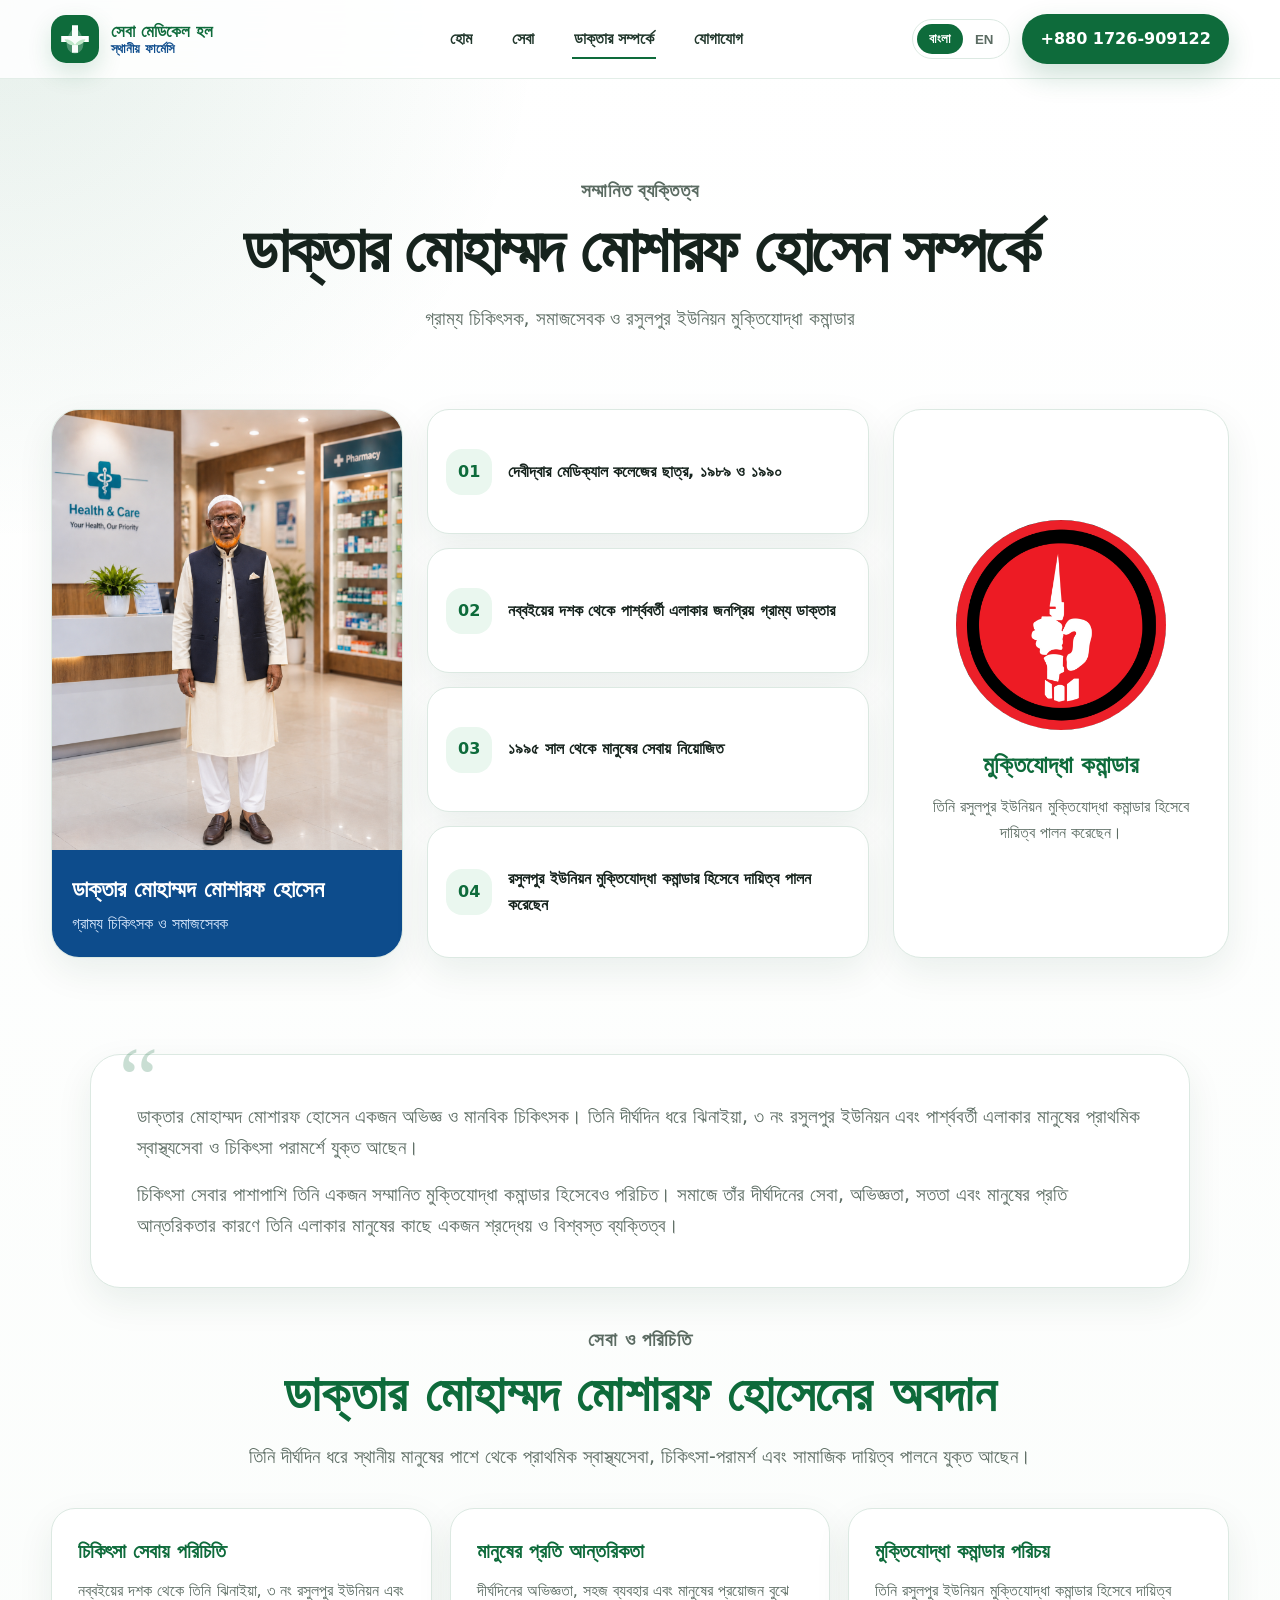
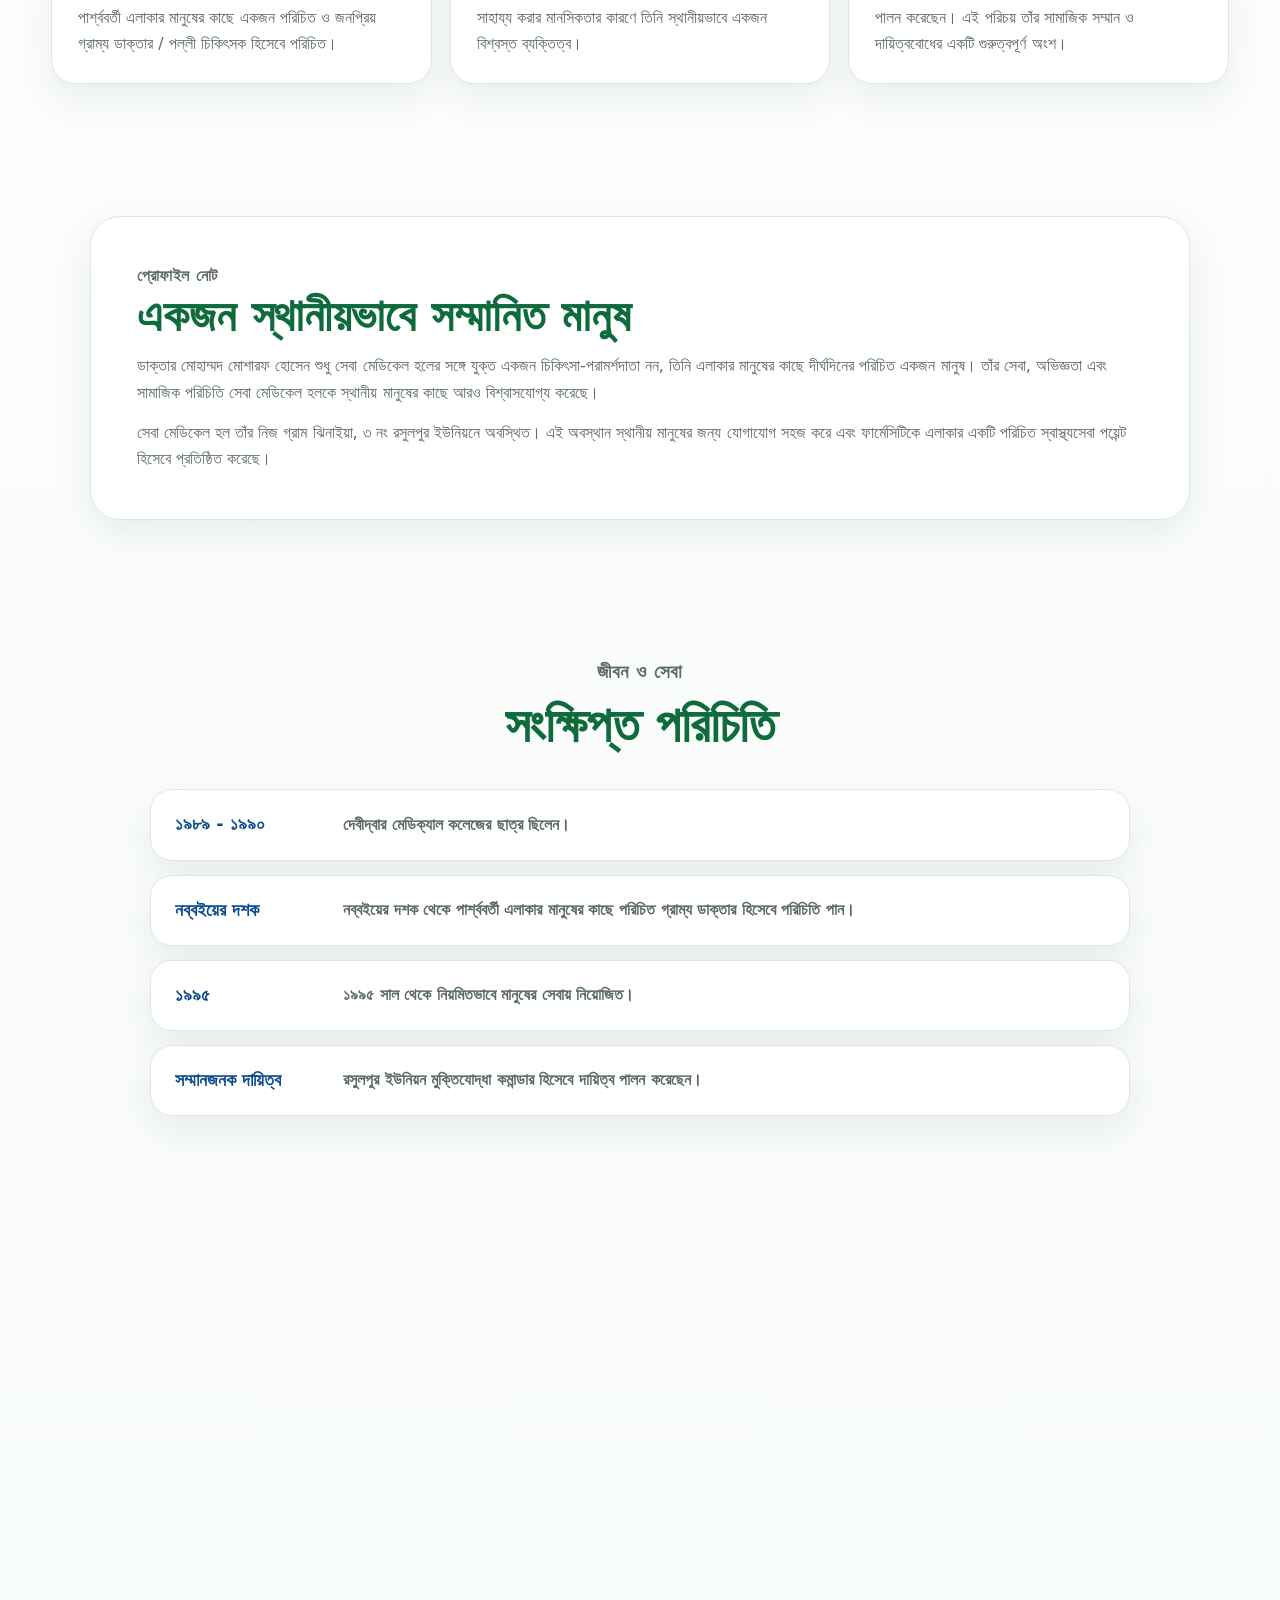
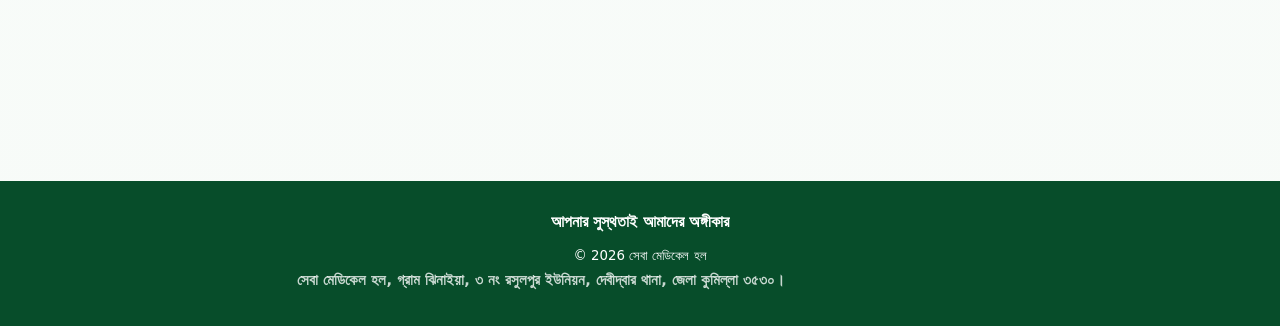
==== about.html @ 425d89cb "Add files via upload" ====
<!DOCTYPE html>
<html lang="bn" data-page="about">
<head>
  <meta charset="UTF-8" />
  <meta name="viewport" content="width=device-width, initial-scale=1.0" />
  <title>ডাক্তার মোহাম্মদ মোশারফ হোসেন সম্পর্কে | সেবা মেডিকেল হল</title>
  <meta name="description" content="ডাক্তার মোহাম্মদ মোশারফ হোসেন নব্বইয়ের দশক থেকে পার্শ্ববর্তী এলাকার জনপ্রিয় গ্রাম্য ডাক্তার এবং রসুলপুর ইউনিয়ন মুক্তিযোদ্ধা কমান্ডার হিসেবে পরিচিত।" />
  <meta name="keywords" content="ডাক্তার মোহাম্মদ মোশারফ হোসেন, গ্রাম্য ডাক্তার, রসুলপুর ইউনিয়ন মুক্তিযোদ্ধা কমান্ডার, দেবীদ্বার মেডিক্যাল কলেজ, সেবা মেডিকেল হল" />
  <meta name="author" content="Seba Medical Hall" />
  <meta name="robots" content="index, follow, max-image-preview:large, max-snippet:-1, max-video-preview:-1" />
  <meta name="theme-color" content="#0e6b3b" />
  <meta name="application-name" content="Seba Medical Hall" />
  <meta name="apple-mobile-web-app-title" content="Seba Medical Hall" />
  <meta name="apple-mobile-web-app-capable" content="yes" />
  <meta name="apple-mobile-web-app-status-bar-style" content="default" />

  <link rel="canonical" href="https://seba-medical-hall.com/about.html" />
  <link rel="alternate" hreflang="bn-BD" href="https://seba-medical-hall.com/about.html" />
  <link rel="alternate" hreflang="en" href="https://seba-medical-hall.com/about.html?lang=en" />
  <link rel="alternate" hreflang="x-default" href="https://seba-medical-hall.com/about.html" />

  <link rel="icon" href="favicon.ico" sizes="any" />
  <link rel="icon" type="image/png" sizes="16x16" href="assets/favicon-16x16.png" />
  <link rel="icon" type="image/png" sizes="32x32" href="assets/favicon-32x32.png" />
  <link rel="icon" type="image/png" sizes="48x48" href="assets/favicon-48x48.png" />
  <link rel="apple-touch-icon" sizes="180x180" href="assets/apple-touch-icon.png" />
  <link rel="manifest" href="site.webmanifest" />
  <link rel="mask-icon" href="assets/safari-pinned-tab.svg" color="#0e6b3b" />

  <meta property="og:type" content="profile" />
  <meta property="og:site_name" content="Seba Medical Hall" />
  <meta property="og:title" content="ডাক্তার মোহাম্মদ মোশারফ হোসেন সম্পর্কে | সেবা মেডিকেল হল" />
  <meta property="og:description" content="ডাক্তার মোহাম্মদ মোশারফ হোসেন নব্বইয়ের দশক থেকে পার্শ্ববর্তী এলাকার জনপ্রিয় গ্রাম্য ডাক্তার এবং রসুলপুর ইউনিয়ন মুক্তিযোদ্ধা কমান্ডার হিসেবে পরিচিত।" />
  <meta property="og:url" content="https://seba-medical-hall.com/about.html" />
  <meta property="og:image" content="https://seba-medical-hall.com/assets/og-image.png" />
  <meta property="og:image:alt" content="Seba Medical Hall pharmacy website preview" />
  <meta property="og:image:width" content="1200" />
  <meta property="og:image:height" content="630" />
  <meta property="og:locale" content="bn_BD" />

  <meta name="twitter:card" content="summary_large_image" />
  <meta name="twitter:title" content="ডাক্তার মোহাম্মদ মোশারফ হোসেন সম্পর্কে | সেবা মেডিকেল হল" />
  <meta name="twitter:description" content="ডাক্তার মোহাম্মদ মোশারফ হোসেন নব্বইয়ের দশক থেকে পার্শ্ববর্তী এলাকার জনপ্রিয় গ্রাম্য ডাক্তার এবং রসুলপুর ইউনিয়ন মুক্তিযোদ্ধা কমান্ডার হিসেবে পরিচিত।" />
  <meta name="twitter:image" content="https://seba-medical-hall.com/assets/og-image.png" />

  <link rel="stylesheet" href="css/styles.css" />
<script type="application/ld+json">
{
  "@context": "https://schema.org",
  "@graph": [
    {
      "@context": "https://schema.org",
      "@type": [
        "Pharmacy",
        "LocalBusiness",
        "MedicalBusiness"
      ],
      "@id": "https://seba-medical-hall.com/#seba-medical-hall",
      "name": "Seba Medical Hall",
      "alternateName": "সেবা মেডিকেল হল",
      "url": "https://seba-medical-hall.com",
      "logo": "https://seba-medical-hall.com/assets/android-chrome-512x512.png",
      "image": "https://seba-medical-hall.com/assets/og-image.png",
      "telephone": "+8801726909122",
      "description": "সেবা মেডিকেল হল গ্রাম ঝিনাইয়া, ৩ নং রসুলপুর ইউনিয়ন, দেবীদ্বার থানা, জেলা কুমিল্লা ৩৫৩০-এ অবস্থিত একটি স্থানীয় ফার্মেসি ও স্বাস্থ্যসেবা কেন্দ্র।",
      "address": {
        "@type": "PostalAddress",
        "streetAddress": "গ্রাম ঝিনাইয়া, ৩ নং রসুলপুর ইউনিয়ন",
        "addressLocality": "দেবীদ্বার",
        "addressRegion": "কুমিল্লা",
        "postalCode": "3530",
        "addressCountry": "BD"
      },
      "hasMap": "https://maps.app.goo.gl/da37eKfEbNyJsp4y8",
      "sameAs": [
        "https://maps.app.goo.gl/da37eKfEbNyJsp4y8"
      ],
      "founder": {
        "@type": "Person",
        "name": "Dr. Mohammad Mosharraf Hossain",
        "alternateName": "ডাক্তার মোহাম্মদ মোশারফ হোসেন"
      }
    },
    {
      "@context": "https://schema.org",
      "@type": "Person",
      "@id": "https://seba-medical-hall.com/about.html#dr-mohammad-mosharraf-hossain",
      "name": "Dr. Mohammad Mosharraf Hossain",
      "alternateName": "ডাক্তার মোহাম্মদ মোশারফ হোসেন",
      "jobTitle": "গ্রাম্য চিকিৎসক ও সমাজসেবক",
      "worksFor": {
        "@id": "https://seba-medical-hall.com/#seba-medical-hall"
      },
      "image": "https://seba-medical-hall.com/assets/doctor-mosharraf-hossain.png",
      "description": "নব্বইয়ের দশক থেকে পার্শ্ববর্তী এলাকার জনপ্রিয় গ্রাম্য ডাক্তার এবং রসুলপুর ইউনিয়ন মুক্তিযোদ্ধা কমান্ডার হিসেবে পরিচিত।"
    }
  ]
}
</script>
</head>
<body class="page-fade">
  <header class="site-header">
    <a class="brand" href="index.html" aria-label="Seba Medical Hall home">
      <img src="assets/seba-logo.svg" alt="Seba Medical Hall logo" />
      <span>
        <strong data-i18n="brand.bn">সেবা মেডিকেল হল</strong>
        <small data-i18n="brand.en">স্থানীয় ফার্মেসি</small>
      </span>
    </a>

    <button class="menu-toggle" aria-label="Open menu" aria-expanded="false"><img src="assets/icons/menu.svg" alt="" aria-hidden="true" /></button>

    <nav class="main-nav" aria-label="Main navigation">
      <a href="index.html" data-i18n="nav.home">হোম</a>
      <a href="index.html#services" data-i18n="nav.services">সেবা</a>
      <a class="active" href="about.html" data-i18n="nav.about">ডাক্তার সম্পর্কে</a>
      <a href="index.html#contact" data-i18n="nav.contact">যোগাযোগ</a>
    </nav>

    <div class="header-actions">
      <div class="language-switch" aria-label="Language switch">
        <button class="lang-btn active" data-lang="bn">বাংলা</button>
        <button class="lang-btn" data-lang="en">EN</button>
      </div>
      <a class="call-btn" href="tel:+8801726909122">+880 1726-909122</a>
    </div>
  </header>

  <main>
    <section class="section page-title reveal">
      <p class="eyebrow" data-i18n="about.eyebrow">সম্মানিত ব্যক্তিত্ব</p>
      <h1 data-i18n="about.title">ডাক্তার মোহাম্মদ মোশারফ হোসেন সম্পর্কে</h1>
      <p data-i18n="about.subtitle">গ্রাম্য চিকিৎসক, সমাজসেবক ও রসুলপুর ইউনিয়ন মুক্তিযোদ্ধা কমান্ডার</p>
    </section>

    <section class="section doctor-profile">
      <div class="doctor-card reveal">
        <img src="assets/doctor-mosharraf-hossain.png" alt="Dr. Mohammad Mosharraf Hossain" />
        <div class="doctor-name">
          <h2 data-i18n="about.name">ডাক্তার মোহাম্মদ মোশারফ হোসেন</h2>
          <p data-i18n="about.role">গ্রাম্য চিকিৎসক ও সমাজসেবক</p>
        </div>
      </div>

      <div class="profile-details reveal">
        <div class="fact-card">
          <span>01</span>
          <p data-i18n="about.fact1">দেবীদ্বার মেডিক্যাল কলেজের ছাত্র, ১৯৮৯ ও ১৯৯০</p>
        </div>
        <div class="fact-card">
          <span>02</span>
          <p data-i18n="about.fact2">নব্বইয়ের দশক থেকে পার্শ্ববর্তী এলাকার জনপ্রিয় গ্রাম্য ডাক্তার</p>
        </div>
        <div class="fact-card">
          <span>03</span>
          <p data-i18n="about.fact3">১৯৯৫ সাল থেকে মানুষের সেবায় নিয়োজিত</p>
        </div>
        <div class="fact-card">
          <span>04</span>
          <p data-i18n="about.fact4">রসুলপুর ইউনিয়ন মুক্তিযোদ্ধা কমান্ডার হিসেবে দায়িত্ব পালন করেছেন</p>
        </div>
      </div>

      <div class="freedom-card reveal">
        <a class="freedom-logo-link" href="https://bn.wikipedia.org/wiki/%E0%A6%AC%E0%A6%BE%E0%A6%82%E0%A6%B2%E0%A6%BE%E0%A6%A6%E0%A7%87%E0%A6%B6%E0%A7%87%E0%A6%B0_%E0%A6%B8%E0%A7%8D%E0%A6%AC%E0%A6%BE%E0%A6%A7%E0%A7%80%E0%A6%A8%E0%A6%A4%E0%A6%BE_%E0%A6%AF%E0%A7%81%E0%A6%A6%E0%A7%8D%E0%A6%A7" target="_blank" rel="noopener noreferrer" aria-label="বাংলাদেশের স্বাধীনতা যুদ্ধ সম্পর্কে Wikipedia পেজ খুলুন">
          <img src="assets/freedom-fighter-logo.png" alt="বাংলাদেশ মুক্তিযুদ্ধ লোগো" />
        </a>
        <h3 data-i18n="about.freedomTitle">মুক্তিযোদ্ধা কমান্ডার</h3>
        <p data-i18n="about.freedomText">তিনি রসুলপুর ইউনিয়ন মুক্তিযোদ্ধা কমান্ডার হিসেবে দায়িত্ব পালন করেছেন।</p>
      </div>
    </section>

    <section class="section story-section reveal">
      <div class="quote-mark">“</div>
      <p data-i18n="about.story1">ডাক্তার মোহাম্মদ মোশারফ হোসেন একজন অভিজ্ঞ ও মানবিক চিকিৎসক। তিনি দীর্ঘদিন ধরে ঝিনাইয়া, ৩ নং রসুলপুর ইউনিয়ন এবং পার্শ্ববর্তী এলাকার মানুষের প্রাথমিক স্বাস্থ্যসেবা ও চিকিৎসা পরামর্শে যুক্ত আছেন।</p>
      <p data-i18n="about.story2">চিকিৎসা সেবার পাশাপাশি তিনি একজন সম্মানিত মুক্তিযোদ্ধা কমান্ডার হিসেবেও পরিচিত। সমাজে তাঁর দীর্ঘদিনের সেবা, অভিজ্ঞতা, সততা এবং মানুষের প্রতি আন্তরিকতার কারণে তিনি এলাকার মানুষের কাছে একজন শ্রদ্ধেয় ও বিশ্বস্ত ব্যক্তিত্ব।</p>
    </section>


    <section class="section contribution-section">
      <div class="section-head reveal">
        <p class="eyebrow" data-i18n="contribution.eyebrow">সেবা ও পরিচিতি</p>
        <h2 data-i18n="contribution.title">ডাক্তার মোহাম্মদ মোশারফ হোসেনের অবদান</h2>
        <p data-i18n="contribution.intro">তিনি দীর্ঘদিন ধরে স্থানীয় মানুষের পাশে থেকে প্রাথমিক স্বাস্থ্যসেবা, চিকিৎসা-পরামর্শ এবং সামাজিক দায়িত্ব পালনে যুক্ত আছেন।</p>
      </div>

      <div class="contribution-grid">
        <article class="contribution-card reveal">
          <h3 data-i18n="contribution.card1.title">চিকিৎসা সেবায় পরিচিতি</h3>
          <p data-i18n="contribution.card1.text">নব্বইয়ের দশক থেকে তিনি ঝিনাইয়া, ৩ নং রসুলপুর ইউনিয়ন এবং পার্শ্ববর্তী এলাকার মানুষের কাছে একজন পরিচিত ও জনপ্রিয় গ্রাম্য ডাক্তার / পল্লী চিকিৎসক হিসেবে পরিচিত।</p>
        </article>

        <article class="contribution-card reveal">
          <h3 data-i18n="contribution.card2.title">মানুষের প্রতি আন্তরিকতা</h3>
          <p data-i18n="contribution.card2.text">দীর্ঘদিনের অভিজ্ঞতা, সহজ ব্যবহার এবং মানুষের প্রয়োজন বুঝে সাহায্য করার মানসিকতার কারণে তিনি স্থানীয়ভাবে একজন বিশ্বস্ত ব্যক্তিত্ব।</p>
        </article>

        <article class="contribution-card reveal">
          <h3 data-i18n="contribution.card3.title">মুক্তিযোদ্ধা কমান্ডার পরিচয়</h3>
          <p data-i18n="contribution.card3.text">তিনি রসুলপুর ইউনিয়ন মুক্তিযোদ্ধা কমান্ডার হিসেবে দায়িত্ব পালন করেছেন। এই পরিচয় তাঁর সামাজিক সম্মান ও দায়িত্ববোধের একটি গুরুত্বপূর্ণ অংশ।</p>
        </article>
      </div>
    </section>

    <section class="section profile-note-section">
      <div class="profile-note reveal">
        <p class="eyebrow" data-i18n="profileNote.eyebrow">প্রোফাইল নোট</p>
        <h2 data-i18n="profileNote.title">একজন স্থানীয়ভাবে সম্মানিত মানুষ</h2>
        <p data-i18n="profileNote.text1">ডাক্তার মোহাম্মদ মোশারফ হোসেন শুধু সেবা মেডিকেল হলের সঙ্গে যুক্ত একজন চিকিৎসা-পরামর্শদাতা নন, তিনি এলাকার মানুষের কাছে দীর্ঘদিনের পরিচিত একজন মানুষ। তাঁর সেবা, অভিজ্ঞতা এবং সামাজিক পরিচিতি সেবা মেডিকেল হলকে স্থানীয় মানুষের কাছে আরও বিশ্বাসযোগ্য করেছে।</p>
        <p data-i18n="profileNote.text2">সেবা মেডিকেল হল তাঁর নিজ গ্রাম ঝিনাইয়া, ৩ নং রসুলপুর ইউনিয়নে অবস্থিত। এই অবস্থান স্থানীয় মানুষের জন্য যোগাযোগ সহজ করে এবং ফার্মেসিটিকে এলাকার একটি পরিচিত স্বাস্থ্যসেবা পয়েন্ট হিসেবে প্রতিষ্ঠিত করেছে।</p>
      </div>
    </section>

    <section class="section timeline-section">
      <div class="section-head reveal">
        <p class="eyebrow" data-i18n="timeline.eyebrow">জীবন ও সেবা</p>
        <h2 data-i18n="timeline.title">সংক্ষিপ্ত পরিচিতি</h2>
      </div>

      <div class="timeline">
        <div class="timeline-item reveal">
          <strong data-i18n="timeline.year1">১৯৮৯ - ১৯৯০</strong>
          <p data-i18n="timeline.item1">দেবীদ্বার মেডিক্যাল কলেজের ছাত্র ছিলেন।</p>
        </div>
        <div class="timeline-item reveal">
          <strong data-i18n="timeline.year2">নব্বইয়ের দশক</strong>
          <p data-i18n="timeline.item2">নব্বইয়ের দশক থেকে পার্শ্ববর্তী এলাকার মানুষের কাছে পরিচিত গ্রাম্য ডাক্তার হিসেবে পরিচিতি পান।</p>
        </div>
        <div class="timeline-item reveal">
          <strong data-i18n="timeline.year3">১৯৯৫</strong>
          <p data-i18n="timeline.item3">১৯৯৫ সাল থেকে নিয়মিতভাবে মানুষের সেবায় নিয়োজিত।</p>
        </div>
        <div class="timeline-item reveal">
          <strong data-i18n="timeline.commanderYear">সম্মানজনক দায়িত্ব</strong>
          <p data-i18n="timeline.item4">রসুলপুর ইউনিয়ন মুক্তিযোদ্ধা কমান্ডার হিসেবে দায়িত্ব পালন করেছেন।</p>
        </div>
      </div>
    </section>

    <section class="section contact-section">
      <div class="contact-card reveal">
        <div>
          <p class="eyebrow" data-i18n="contact.eyebrow">লোকেশন</p>
          <h2 data-i18n="contact.title">ফার্মেসির ঠিকানা</h2>
          <p data-i18n="contact.address">গ্রাম ঝিনাইয়া, ৩ নং রসুলপুর ইউনিয়ন, দেবীদ্বার থানা, জেলা কুমিল্লা ৩৫৩০, বাংলাদেশ।</p>
          <p class="small-note" data-i18n="contact.note">এটি ফার্মেসির স্থায়ী লোকেশন।</p>
        </div>
        <div class="contact-actions">
          <a class="map-btn large" href="https://maps.app.goo.gl/da37eKfEbNyJsp4y8" target="_blank" rel="noopener">
            <img src="assets/map-pin.svg" alt="" />
            <span data-i18n="contact.map">ম্যাপে দেখুন</span>
          </a>
          <a class="call-card" href="tel:+8801726909122">
            <small data-i18n="contact.callLabel">যোগাযোগ</small>
            <strong>+880 1726-909122</strong>
          </a>
        </div>
      </div>
    </section>

    <section class="section disclaimer reveal">
      <p data-i18n="disclaimer.text">জরুরি বা জটিল স্বাস্থ্য সমস্যার ক্ষেত্রে দ্রুত নিকটস্থ হাসপাতাল, নিবন্ধিত চিকিৎসক বা জরুরি স্বাস্থ্যসেবার সহায়তা নিন।</p>
    </section>
  </main>

  <footer class="site-footer">
    <p data-i18n="footer.line">আপনার সুস্থতাই আমাদের অঙ্গীকার</p>
    <small>© <span id="year"></span> <span data-i18n="footer.business">সেবা মেডিকেল হল</span></small>
    <p class="keyword-footer" data-i18n="footer.keywords">সেবা মেডিকেল হল, গ্রাম ঝিনাইয়া, ৩ নং রসুলপুর ইউনিয়ন, দেবীদ্বার থানা, জেলা কুমিল্লা ৩৫৩০।</p>
  </footer>

  <script src="js/seo.js"></script>
  <script src="js/main.js"></script>
</body>
</html>
---- css/styles.css ----
/* Seba Medical Hall Website
   Clean static project: HTML, CSS, JS only.
*/

:root {
  --green: #0e6b3b;
  --green-dark: #074d2a;
  --green-soft: #eaf7ef;
  --blue: #0d4c8c;
  --blue-soft: #e8f1fb;
  --text: #16231d;
  --muted: #5b6b62;
  --line: #dce9e2;
  --card: #ffffff;
  --bg: #f7fbf8;
  --shadow: 0 18px 50px rgba(10, 70, 43, 0.12);
  --radius: 24px;
}

* {
  box-sizing: border-box;
}

html {
  scroll-behavior: smooth;
}

body {
  margin: 0;
  color: var(--text);
  background:
    radial-gradient(circle at top left, rgba(14, 107, 59, .10), transparent 34rem),
    linear-gradient(180deg, #fff 0%, var(--bg) 100%);
  font-family: "Noto Sans Bengali", "Hind Siliguri", "Segoe UI", system-ui, sans-serif;
  line-height: 1.65;
  transition: opacity .35s ease, transform .35s ease;
}

body.page-fade {
  opacity: 1;
  transform: translateY(0);
}

body.is-leaving {
  opacity: 0;
  transform: translateY(8px);
}

a {
  color: inherit;
  text-decoration: none;
}

img {
  max-width: 100%;
  display: block;
}

.site-header {
  position: sticky;
  top: 0;
  z-index: 50;
  display: grid;
  grid-template-columns: auto 1fr auto;
  align-items: center;
  gap: 24px;
  padding: 14px clamp(18px, 4vw, 58px);
  background: rgba(255, 255, 255, .86);
  backdrop-filter: blur(18px);
  border-bottom: 1px solid rgba(220, 233, 226, .78);
}

.brand {
  display: inline-flex;
  align-items: center;
  gap: 12px;
  min-width: 230px;
}

.brand img {
  width: 48px;
  height: 48px;
  border-radius: 15px;
  box-shadow: 0 10px 24px rgba(14, 107, 59, .16);
}

.brand strong {
  display: block;
  color: var(--green);
  line-height: 1.15;
  font-size: 1.05rem;
}

.brand small {
  display: block;
  color: var(--blue);
  font-weight: 700;
  line-height: 1.15;
}

.main-nav {
  display: flex;
  justify-content: center;
  align-items: center;
  gap: clamp(18px, 3vw, 36px);
  font-weight: 700;
}

.main-nav a {
  position: relative;
  color: #21372c;
  padding: 8px 2px;
}

.main-nav a::after {
  content: "";
  position: absolute;
  left: 0;
  right: 0;
  bottom: 1px;
  height: 2px;
  background: var(--green);
  transform: scaleX(0);
  transition: transform .25s ease;
  transform-origin: left;
}

.main-nav a:hover::after,
.main-nav a.active::after {
  transform: scaleX(1);
}

.header-actions {
  display: flex;
  align-items: center;
  gap: 12px;
}

.language-switch {
  display: flex;
  padding: 4px;
  border: 1px solid var(--line);
  border-radius: 999px;
  background: #fff;
}

.lang-btn {
  border: 0;
  background: transparent;
  color: var(--muted);
  font-weight: 800;
  padding: 7px 12px;
  border-radius: 999px;
  cursor: pointer;
}

.lang-btn.active {
  background: var(--green);
  color: #fff;
}

.call-btn,
.primary-btn,
.secondary-btn,
.map-btn {
  display: inline-flex;
  align-items: center;
  justify-content: center;
  gap: 10px;
  border-radius: 999px;
  font-weight: 800;
  border: 0;
  cursor: pointer;
  transition: transform .2s ease, box-shadow .2s ease, background .2s ease;
}

.call-btn,
.primary-btn {
  background: var(--green);
  color: #fff;
  padding: 12px 18px;
  box-shadow: 0 12px 28px rgba(14, 107, 59, .20);
}

.secondary-btn {
  background: var(--blue);
  color: #fff;
  padding: 12px 18px;
}

.map-btn {
  background: #fff;
  color: var(--text);
  border: 1px solid var(--line);
  padding: 10px 16px;
  box-shadow: 0 10px 26px rgba(13, 76, 140, .10);
}

.map-btn img {
  width: 28px;
  height: 28px;
}

.map-btn.large {
  padding: 14px 18px;
  min-width: 220px;
}

.call-btn:hover,
.primary-btn:hover,
.secondary-btn:hover,
.map-btn:hover {
  transform: translateY(-2px);
  box-shadow: 0 16px 34px rgba(14, 107, 59, .20);
}

.menu-toggle {
  display: none;
  background: #fff;
  border: 1px solid var(--line);
  border-radius: 14px;
  width: 46px;
  height: 42px;
  font-size: 1.4rem;
}

.section {
  padding: clamp(58px, 8vw, 96px) clamp(18px, 4vw, 58px);
}

.hero {
  min-height: calc(100vh - 82px);
  display: grid;
  grid-template-columns: minmax(0, 1.02fr) minmax(320px, .98fr);
  gap: clamp(30px, 5vw, 72px);
  align-items: center;
}

.eyebrow {
  color: var(--green);
  font-weight: 900;
  letter-spacing: .03em;
  margin: 0 0 10px;
}

.hero h1,
.page-title h1 {
  margin: 0;
  font-size: clamp(2.4rem, 6vw, 5.4rem);
  line-height: 1.06;
  color: var(--green);
  letter-spacing: -0.05em;
}

.hero h2 {
  margin: 4px 0 20px;
  color: var(--blue);
  font-size: clamp(1.4rem, 2.8vw, 2.4rem);
  line-height: 1.16;
}

.lead,
.section-head p,
.story-section p,
.about-preview-card p,
.contact-card p,
.page-title p {
  color: var(--muted);
  font-size: clamp(1rem, 1.5vw, 1.18rem);
}

.hero-actions {
  display: flex;
  flex-wrap: wrap;
  gap: 14px;
  margin: 28px 0;
}

.trust-row {
  display: flex;
  flex-wrap: wrap;
  gap: 12px;
}

.trust-row span {
  display: inline-flex;
  align-items: center;
  gap: 6px;
  padding: 8px 12px;
  background: #fff;
  border: 1px solid var(--line);
  border-radius: 999px;
  font-weight: 800;
  color: #244536;
}

.trust-row span::before {
  content: "";
  width: 20px;
  height: 20px;
  display: inline-block;
  flex: 0 0 20px;
  background: url("../assets/icons/check.svg") center / contain no-repeat;
}

.hero-visual {
  position: relative;
  min-height: 420px;
  border-radius: 36px;
  overflow: hidden;
  background: #fff;
  box-shadow: var(--shadow);
  border: 1px solid var(--line);
}

.hero-visual > img {
  width: 100%;
  height: 100%;
  min-height: 420px;
  object-fit: cover;
}

.rx-card {
  position: absolute;
  right: 28px;
  bottom: 28px;
  width: min(250px, calc(100% - 56px));
  padding: 24px;
  border-radius: 24px;
  background: rgba(255,255,255,.92);
  backdrop-filter: blur(12px);
  box-shadow: 0 14px 36px rgba(0,0,0,.10);
}

.rx-card strong {
  font-family: Georgia, serif;
  color: var(--text);
  font-size: 2rem;
}

.rx-card ul {
  list-style: none;
  padding: 0;
  margin: 12px 0 0;
}

.rx-card li {
  padding: 6px 0;
  color: var(--muted);
}

.rx-card li::before {
  content: "";
  width: 18px;
  height: 18px;
  display: inline-block;
  vertical-align: -4px;
  margin-right: 8px;
  background: url("../assets/icons/check.svg") center / contain no-repeat;
}

.section-head {
  max-width: 800px;
  margin: 0 auto 36px;
  text-align: center;
}

.section-head h2,
.contact-card h2,
.about-preview-card h2,
.timeline-section h2 {
  margin: 0 0 14px;
  font-size: clamp(2rem, 4vw, 3.1rem);
  line-height: 1.14;
  color: var(--green);
}

.card-grid {
  display: grid;
  grid-template-columns: repeat(4, minmax(0, 1fr));
  gap: 18px;
}

.service-card,
.fact-card,
.contact-card,
.about-preview-card,
.story-section,
.freedom-card,
.doctor-card,
.timeline-item {
  background: var(--card);
  border: 1px solid var(--line);
  box-shadow: 0 14px 36px rgba(10, 70, 43, .08);
}

.service-card {
  padding: 26px;
  border-radius: var(--radius);
  transition: transform .22s ease, box-shadow .22s ease;
}

.service-card:hover {
  transform: translateY(-5px);
  box-shadow: var(--shadow);
}

.icon-pill {
  width: 72px;
  height: 72px;
  display: grid;
  place-items: center;
  border-radius: 24px;
  background:
    radial-gradient(circle at 24% 18%, rgba(255,255,255,.96), rgba(255,255,255,.45) 35%, transparent 60%),
    linear-gradient(135deg, #EFFAF4 0%, #FFFFFF 54%, #EDF5FE 100%);
  border: 1px solid rgba(14, 107, 59, .16);
  box-shadow:
    inset 0 1px 0 rgba(255,255,255,.95),
    0 12px 28px rgba(14, 107, 59, .10);
  margin-bottom: 16px;
}

.service-card h3 {
  margin: 0 0 8px;
  color: var(--green);
  font-size: 1.4rem;
}

.service-card p {
  margin: 0;
  color: var(--muted);
}

.about-preview {
  padding-top: 24px;
}

.about-preview-card {
  border-radius: 34px;
  padding: clamp(26px, 5vw, 48px);
  display: grid;
  grid-template-columns: 1.1fr .9fr;
  gap: 34px;
  align-items: center;
  background:
    linear-gradient(135deg, #ffffff 0%, #f0f8f4 100%);
}

.about-preview-card img {
  border-radius: 28px;
  height: 430px;
  width: 100%;
  object-fit: cover;
  object-position: top center;
  box-shadow: 0 20px 50px rgba(0,0,0,.12);
}

.contact-section {
  padding-top: 28px;
}

.contact-card {
  border-radius: 34px;
  padding: clamp(24px, 4vw, 38px);
  display: grid;
  grid-template-columns: 1.3fr .7fr;
  gap: 26px;
  align-items: center;
}

.small-note {
  font-size: .96rem !important;
  color: var(--green) !important;
  font-weight: 800;
}

.contact-actions {
  display: grid;
  gap: 12px;
}

.call-card {
  display: block;
  border: 1px solid var(--line);
  border-radius: 22px;
  background: var(--blue-soft);
  padding: 18px;
}

.call-card small {
  display: block;
  color: var(--blue);
  font-weight: 900;
}

.call-card strong {
  display: block;
  font-size: 1.25rem;
}

.disclaimer {
  padding-top: 0;
}

.disclaimer p {
  max-width: 980px;
  margin: 0 auto;
  padding: 18px 24px;
  border-radius: 20px;
  color: #695315;
  background: #fff7df;
  border: 1px solid #f2dfaa;
  text-align: center;
  font-weight: 700;
}

.site-footer {
  padding: 28px clamp(18px, 4vw, 58px);
  color: #fff;
  background: var(--green-dark);
  text-align: center;
}

.site-footer p {
  margin: 0 0 6px;
  font-weight: 900;
}

.page-title {
  padding-bottom: 34px;
  text-align: center;
  max-width: 1040px;
  margin: 0 auto;
}

.page-title h1 {
  color: var(--text);
  font-size: clamp(2.2rem, 5vw, 4.2rem);
}

.doctor-profile {
  padding-top: 22px;
  display: grid;
  grid-template-columns: .86fr 1.08fr .82fr;
  gap: 24px;
  align-items: stretch;
}

.doctor-card {
  border-radius: 28px;
  overflow: hidden;
}

.doctor-card img {
  height: 440px;
  width: 100%;
  object-fit: cover;
  object-position: top center;
}

.doctor-name {
  background: var(--blue);
  color: #fff;
  padding: 20px;
}

.doctor-name h2 {
  margin: 0 0 2px;
  font-size: 1.45rem;
}

.doctor-name p {
  margin: 0;
  color: #dbeafe;
}

.profile-details {
  display: grid;
  gap: 14px;
}

.fact-card {
  border-radius: 22px;
  padding: 18px;
  display: grid;
  grid-template-columns: 46px 1fr;
  gap: 16px;
  align-items: center;
}

.fact-card span {
  display: grid;
  place-items: center;
  width: 46px;
  height: 46px;
  border-radius: 16px;
  background: var(--green-soft);
  color: var(--green);
  font-weight: 900;
}

.fact-card p {
  margin: 0;
  color: var(--text);
  font-weight: 800;
}

.freedom-card {
  border-radius: 28px;
  padding: 26px;
  text-align: center;
  display: grid;
  align-content: center;
}

.freedom-card img {
  width: 210px;
  height: 210px;
  object-fit: contain;
  margin: 0 auto 16px;
  border-radius: 50%;
}

.freedom-card h3 {
  margin: 0 0 8px;
  color: var(--green);
  font-size: 1.5rem;
}

.freedom-card p {
  margin: 0;
  color: var(--muted);
}

.story-section {
  position: relative;
  border-radius: 30px;
  padding: clamp(28px, 5vw, 46px);
  max-width: 1100px;
  margin: 0 auto;
}

.quote-mark {
  position: absolute;
  top: -20px;
  left: 28px;
  color: var(--green);
  font-size: 5.5rem;
  line-height: 1;
  opacity: .22;
  font-family: Georgia, serif;
}

.story-section p {
  margin: 0 0 16px;
}

.story-section p:last-child {
  margin-bottom: 0;
}

.timeline-section {
  padding-top: 40px;
}

.timeline {
  max-width: 980px;
  margin: 0 auto;
  display: grid;
  gap: 14px;
}

.timeline-item {
  border-radius: 22px;
  padding: 20px 24px;
  display: grid;
  grid-template-columns: 150px 1fr;
  gap: 18px;
  align-items: center;
}

.timeline-item strong {
  color: var(--blue);
  font-size: 1.1rem;
}

.timeline-item p {
  margin: 0;
  color: var(--muted);
  font-weight: 700;
}

.reveal {
  opacity: 0;
  transform: translateY(18px);
  transition: opacity .65s ease, transform .65s ease;
}

.reveal.visible {
  opacity: 1;
  transform: translateY(0);
}

@media (max-width: 1050px) {
  .site-header {
    grid-template-columns: auto auto;
  }

  .menu-toggle {
    display: inline-grid;
    place-items: center;
    justify-self: end;
  }

  .main-nav {
    display: none;
    grid-column: 1 / -1;
    justify-content: flex-start;
    flex-wrap: wrap;
    padding-top: 10px;
  }

  .main-nav.open {
    display: flex;
  }

  .header-actions {
    grid-column: 1 / -1;
    justify-content: space-between;
  }

  .hero,
  .about-preview-card,
  .contact-card,
  .doctor-profile {
    grid-template-columns: 1fr;
  }

  .card-grid {
    grid-template-columns: repeat(2, minmax(0, 1fr));
  }

  .doctor-card img {
    height: 520px;
  }
}

@media (max-width: 640px) {
  .site-header {
    padding: 12px 16px;
  }

  .brand {
    min-width: unset;
  }

  .brand img {
    width: 42px;
    height: 42px;
  }

  .header-actions {
    align-items: stretch;
    flex-direction: column;
  }

  .language-switch {
    width: fit-content;
  }

  .hero {
    min-height: auto;
    padding-top: 46px;
  }

  .hero-visual,
  .hero-visual > img {
    min-height: 320px;
  }

  .rx-card {
    right: 18px;
    bottom: 18px;
    padding: 18px;
  }

  .card-grid {
    grid-template-columns: 1fr;
  }

  .about-preview-card img,
  .doctor-card img {
    height: 380px;
  }

  .timeline-item {
    grid-template-columns: 1fr;
    gap: 6px;
  }

  .freedom-card img {
    width: 170px;
    height: 170px;
  }
}

.sr-only {
  position: absolute;
  width: 1px;
  height: 1px;
  padding: 0;
  margin: -1px;
  overflow: hidden;
  clip: rect(0, 0, 0, 0);
  white-space: nowrap;
  border: 0;
}

.keyword-footer {
  color: rgba(255, 255, 255, .78);
  max-width: 980px;
  margin: 12px auto 0;
  font-size: .92rem;
}


.freedom-logo-link {
  display: inline-flex;
  justify-content: center;
  align-items: center;
  width: fit-content;
  margin: 0 auto 16px;
  border-radius: 50%;
  outline: none;
  transition: transform .22s ease, box-shadow .22s ease;
}

.freedom-logo-link img {
  margin: 0;
}

.freedom-logo-link:hover,
.freedom-logo-link:focus-visible {
  transform: translateY(-3px) scale(1.02);
  box-shadow: 0 16px 34px rgba(237, 28, 36, .22);
}


.icon-pill img {
  width: 50px;
  height: 50px;
  object-fit: contain;
}

.menu-toggle img {
  width: 28px;
  height: 28px;
}

/* More detailed content sections */

.detail-section,
.faq-section,
.contribution-section,
.profile-note-section {
  padding-top: 36px;
}

.detail-grid,
.contribution-grid {
  display: grid;
  grid-template-columns: repeat(4, minmax(0, 1fr));
  gap: 18px;
}

.contribution-grid {
  grid-template-columns: repeat(3, minmax(0, 1fr));
}

.detail-card,
.contribution-card,
.guidance-card,
.profile-note,
.faq-item {
  background: var(--card);
  border: 1px solid var(--line);
  box-shadow: 0 14px 36px rgba(10, 70, 43, .08);
}

.detail-card,
.contribution-card {
  border-radius: var(--radius);
  padding: 26px;
}

.detail-card h3,
.contribution-card h3 {
  margin: 0 0 10px;
  color: var(--green);
  font-size: 1.25rem;
}

.detail-card p,
.contribution-card p,
.profile-note p {
  margin: 0;
  color: var(--muted);
}

.guidance-section {
  padding-top: 24px;
}

.guidance-card {
  border-radius: 34px;
  padding: clamp(24px, 4vw, 42px);
  display: grid;
  grid-template-columns: 1.3fr .7fr;
  gap: 24px;
  align-items: center;
  background:
    linear-gradient(135deg, #ffffff 0%, #eef8f3 100%);
}

.guidance-card h2,
.profile-note h2 {
  margin: 0 0 12px;
  color: var(--green);
  font-size: clamp(1.8rem, 4vw, 2.8rem);
  line-height: 1.15;
}

.guidance-card p {
  margin: 0;
  color: var(--muted);
  font-size: clamp(1rem, 1.4vw, 1.13rem);
}

.guidance-actions {
  display: grid;
  gap: 12px;
  justify-items: start;
}

.faq-list {
  max-width: 980px;
  margin: 0 auto;
  display: grid;
  gap: 14px;
}

.faq-item {
  border-radius: 20px;
  padding: 0;
  overflow: hidden;
}

.faq-item summary {
  cursor: pointer;
  padding: 18px 22px;
  color: var(--text);
  font-weight: 900;
  list-style: none;
  position: relative;
}

.faq-item summary::-webkit-details-marker {
  display: none;
}

.faq-item summary::after {
  content: "+";
  position: absolute;
  right: 22px;
  top: 50%;
  transform: translateY(-50%);
  color: var(--green);
  font-size: 1.4rem;
  font-weight: 900;
}

.faq-item[open] summary::after {
  content: "−";
}

.faq-item p {
  margin: 0;
  padding: 0 22px 20px;
  color: var(--muted);
}

.profile-note {
  max-width: 1100px;
  margin: 0 auto;
  border-radius: 30px;
  padding: clamp(28px, 5vw, 46px);
}

.profile-note p + p {
  margin-top: 14px;
}

@media (max-width: 1050px) {
  .detail-grid,
  .contribution-grid {
    grid-template-columns: repeat(2, minmax(0, 1fr));
  }

  .guidance-card {
    grid-template-columns: 1fr;
  }
}

@media (max-width: 640px) {
  .detail-grid,
  .contribution-grid {
    grid-template-columns: 1fr;
  }
}

/* Clean language rendering: Bangla page shows Bangla content, English page shows English content through js/main.js */
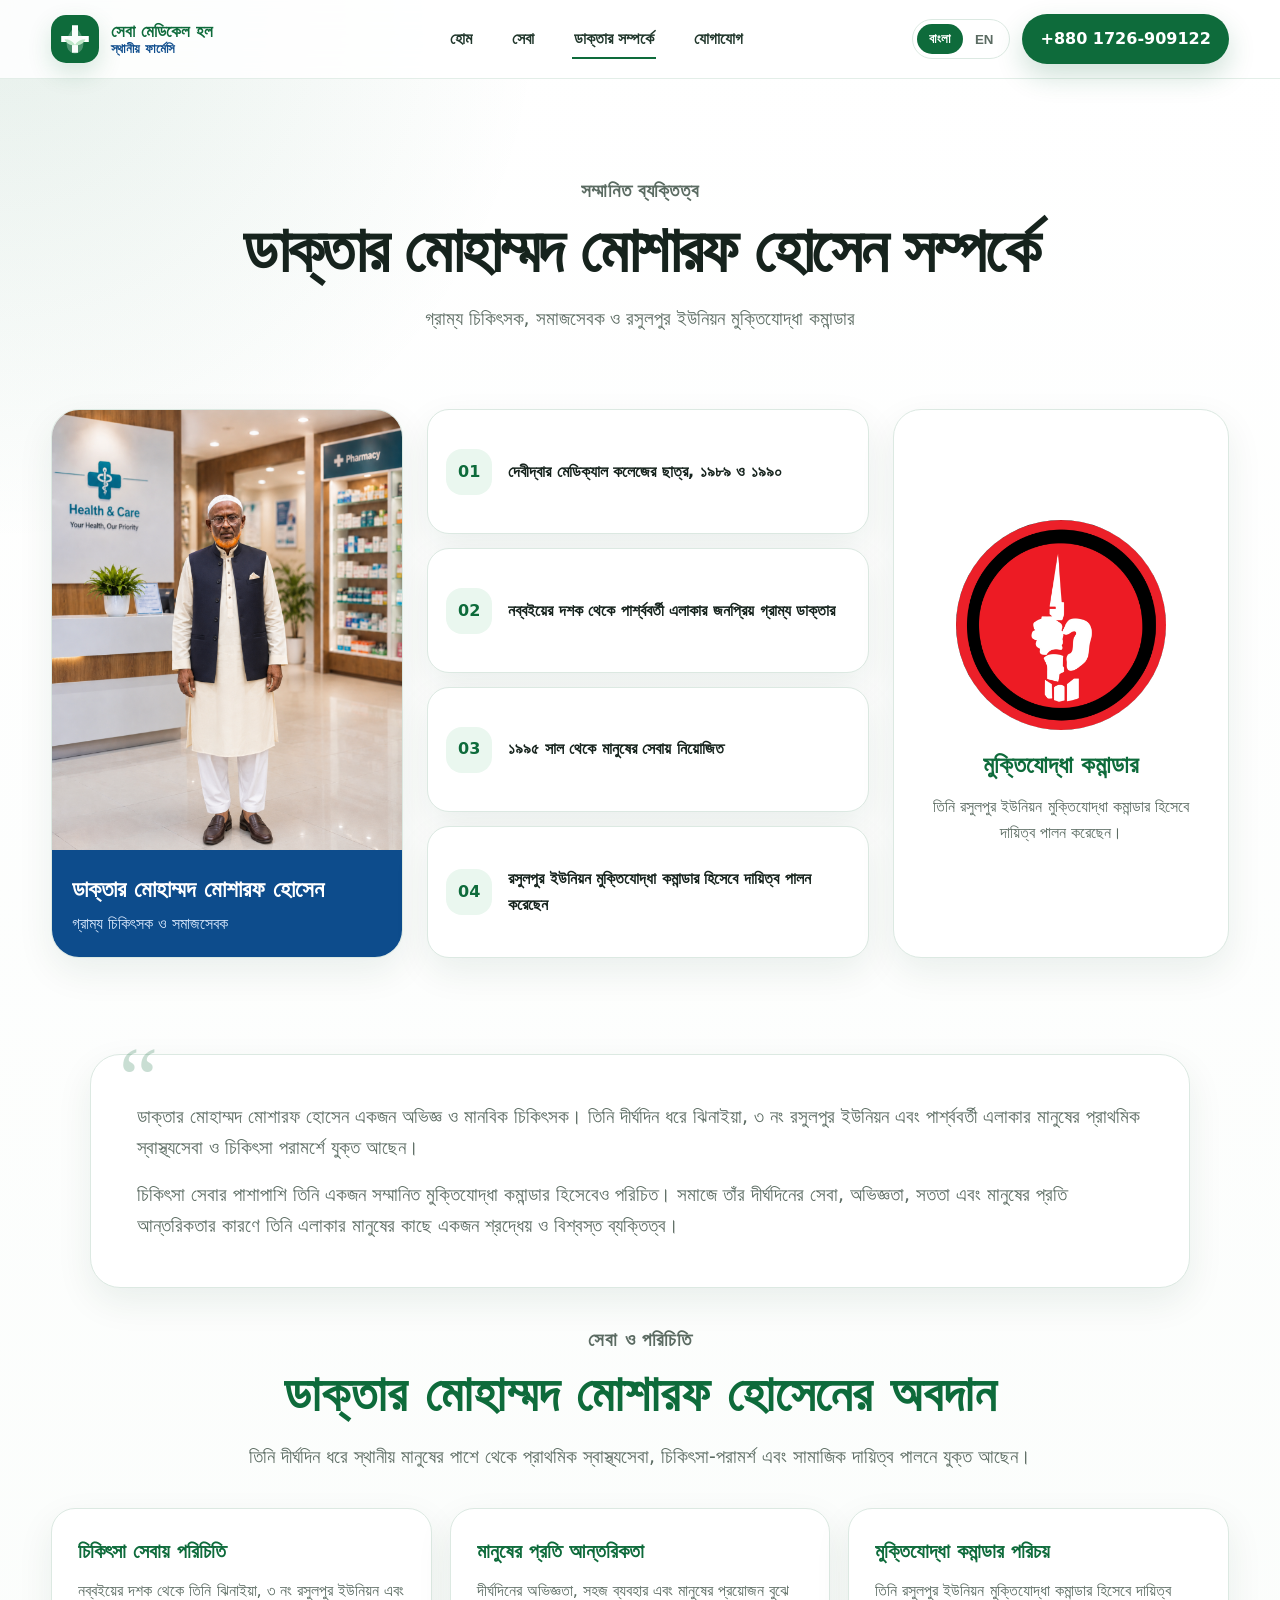
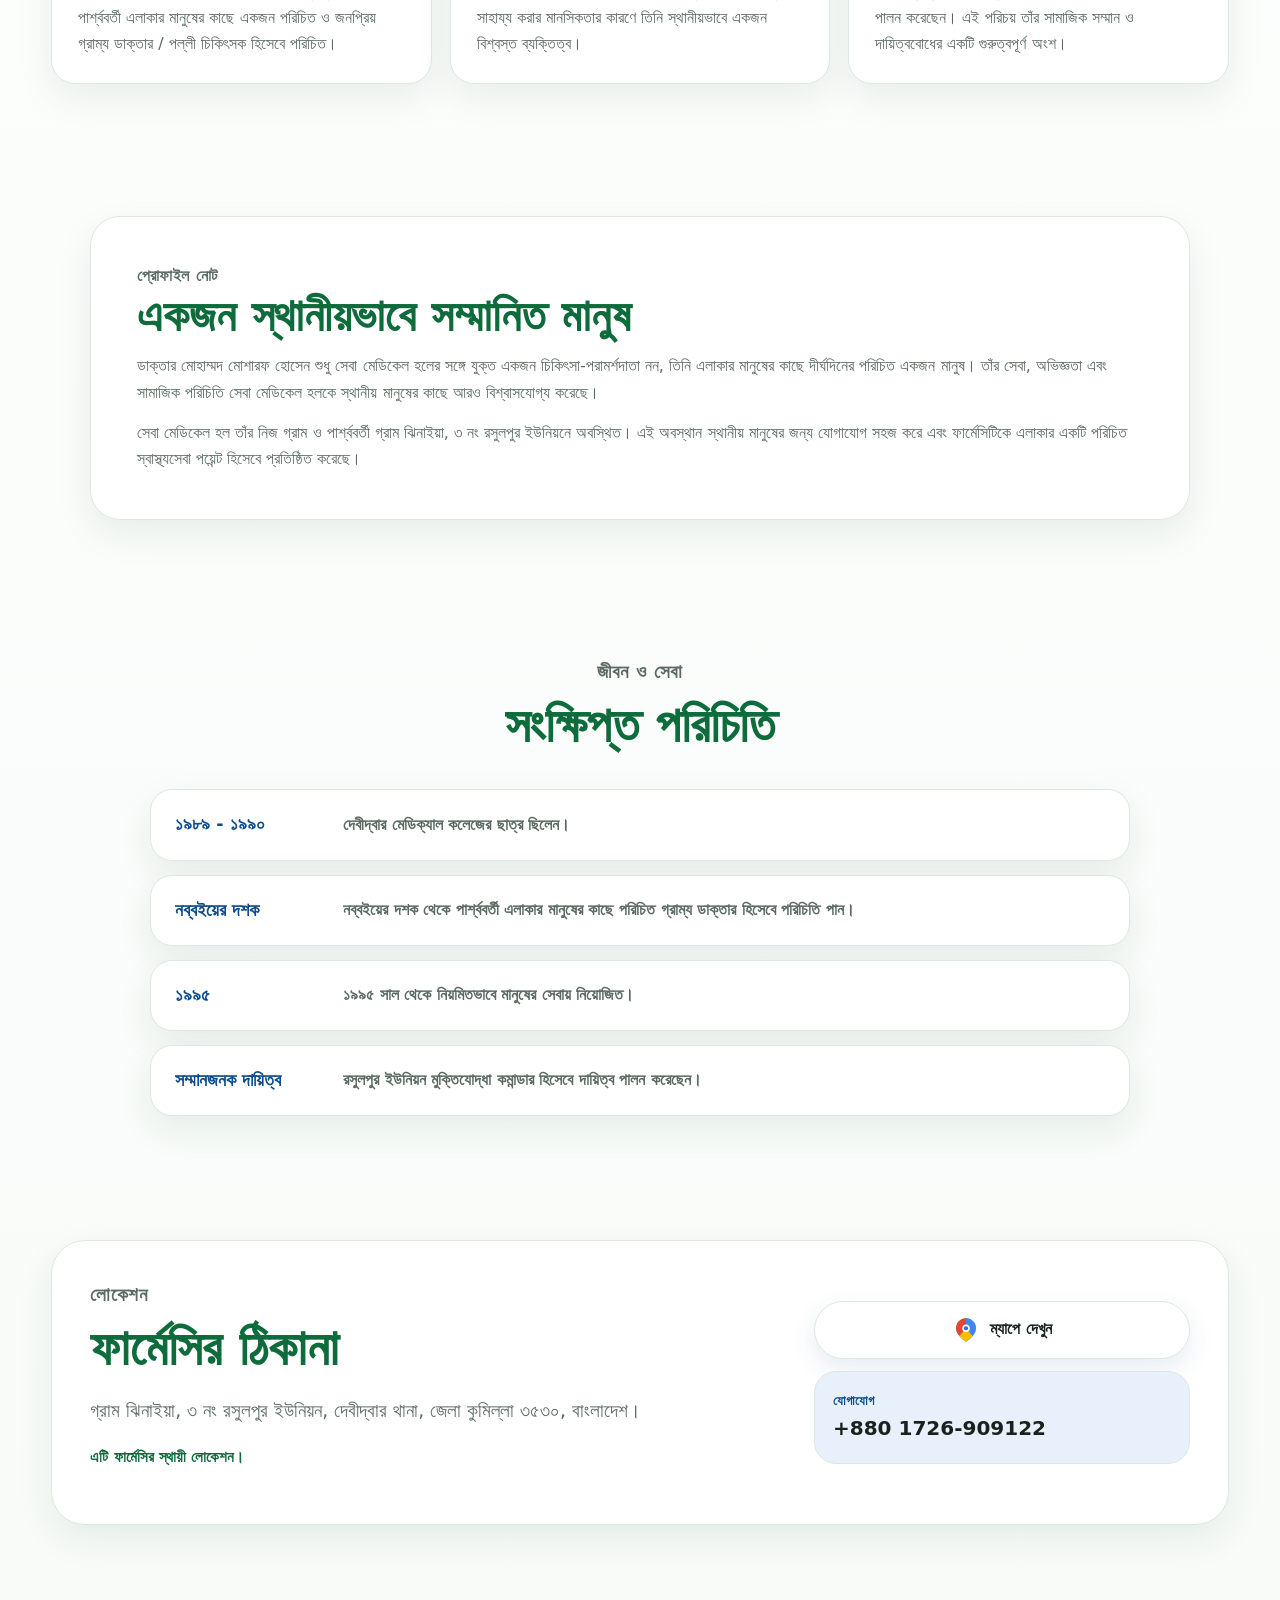
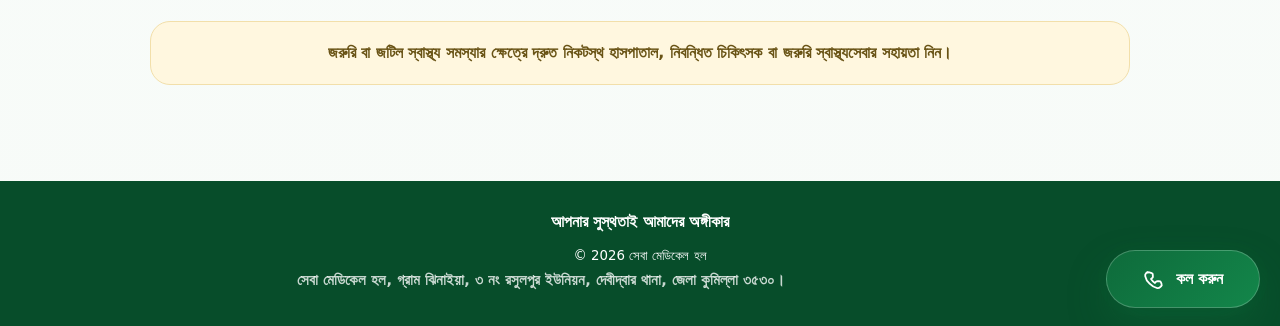
==== commit c16e1cf9: "Add files via upload" ====
--- a/about.html
+++ b/about.html
@@ -98,7 +98,7 @@
 }
 </script>
 </head>
-<body class="page-fade">
+<body class="page-fade" class="has-floating-call">
   <header class="site-header">
     <a class="brand" href="index.html" aria-label="Seba Medical Hall home">
       <img src="assets/seba-logo.svg" alt="Seba Medical Hall logo" />
@@ -115,10 +115,16 @@
       <a href="index.html#services" data-i18n="nav.services">সেবা</a>
       <a class="active" href="about.html" data-i18n="nav.about">ডাক্তার সম্পর্কে</a>
       <a href="index.html#contact" data-i18n="nav.contact">যোগাযোগ</a>
+      <div class="nav-language mobile-only">
+        <div class="language-switch" aria-label="Language switch">
+          <button class="lang-btn active" data-lang="bn">বাংলা</button>
+          <button class="lang-btn" data-lang="en">EN</button>
+        </div>
+      </div>
     </nav>
 
     <div class="header-actions">
-      <div class="language-switch" aria-label="Language switch">
+      <div class="language-switch desktop-language" aria-label="Language switch">
         <button class="lang-btn active" data-lang="bn">বাংলা</button>
         <button class="lang-btn" data-lang="en">EN</button>
       </div>
@@ -207,7 +213,7 @@
         <p class="eyebrow" data-i18n="profileNote.eyebrow">প্রোফাইল নোট</p>
         <h2 data-i18n="profileNote.title">একজন স্থানীয়ভাবে সম্মানিত মানুষ</h2>
         <p data-i18n="profileNote.text1">ডাক্তার মোহাম্মদ মোশারফ হোসেন শুধু সেবা মেডিকেল হলের সঙ্গে যুক্ত একজন চিকিৎসা-পরামর্শদাতা নন, তিনি এলাকার মানুষের কাছে দীর্ঘদিনের পরিচিত একজন মানুষ। তাঁর সেবা, অভিজ্ঞতা এবং সামাজিক পরিচিতি সেবা মেডিকেল হলকে স্থানীয় মানুষের কাছে আরও বিশ্বাসযোগ্য করেছে।</p>
-        <p data-i18n="profileNote.text2">সেবা মেডিকেল হল তাঁর নিজ গ্রাম ঝিনাইয়া, ৩ নং রসুলপুর ইউনিয়নে অবস্থিত। এই অবস্থান স্থানীয় মানুষের জন্য যোগাযোগ সহজ করে এবং ফার্মেসিটিকে এলাকার একটি পরিচিত স্বাস্থ্যসেবা পয়েন্ট হিসেবে প্রতিষ্ঠিত করেছে।</p>
+        <p data-i18n="profileNote.text2">সেবা মেডিকেল হল তাঁর নিজ গ্রাম ও পার্শ্ববর্তী গ্রাম ঝিনাইয়া, ৩ নং রসুলপুর ইউনিয়নে অবস্থিত। এই অবস্থান স্থানীয় মানুষের জন্য যোগাযোগ সহজ করে এবং ফার্মেসিটিকে এলাকার একটি পরিচিত স্বাস্থ্যসেবা পয়েন্ট হিসেবে প্রতিষ্ঠিত করেছে।</p>
       </div>
     </section>
 
@@ -271,5 +277,11 @@
 
   <script src="js/seo.js"></script>
   <script src="js/main.js"></script>
+
+  <a class="floating-call-btn global-floating-call always-visible-call" href="tel:+8801726909122" aria-label="Call now">
+    <img src="assets/icons/call-action.svg" alt="" aria-hidden="true" />
+    <span data-i18n="floating.call">কল করুন</span>
+  </a>
+
 </body>
 </html>
--- a/css/styles.css
+++ b/css/styles.css
@@ -1020,3 +1020,177 @@
 }
 
 /* Clean language rendering: Bangla page shows Bangla content, English page shows English content through js/main.js */
+
+
+/* Mobile header and action improvements */
+
+.desktop-language {
+  display: flex;
+}
+
+.nav-language {
+  display: none;
+}
+
+.mobile-only {
+  display: none;
+}
+
+.action-call-btn {
+  display: inline-flex;
+  align-items: center;
+  justify-content: center;
+  gap: 10px;
+  padding: 10px 18px;
+  border-radius: 999px;
+  background: #fff;
+  color: var(--green);
+  border: 1px solid rgba(14, 107, 59, .18);
+  box-shadow: 0 10px 26px rgba(14, 107, 59, .10);
+  font-weight: 800;
+  transition: transform .2s ease, box-shadow .2s ease, background .2s ease;
+}
+
+.action-call-btn img {
+  width: 22px;
+  height: 22px;
+}
+
+.action-call-btn:hover {
+  transform: translateY(-2px);
+  box-shadow: 0 16px 34px rgba(14, 107, 59, .18);
+}
+
+@media (max-width: 640px) {
+  .header-actions {
+    display: none;
+  }
+
+  .mobile-only {
+    display: block;
+  }
+
+  .main-nav {
+    gap: 14px;
+  }
+
+  .main-nav.open {
+    display: flex;
+    flex-direction: column;
+    align-items: flex-start;
+    background: rgba(255,255,255,.98);
+    border-top: 1px solid var(--line);
+    padding: 14px 0 4px;
+  }
+
+  .main-nav.open a {
+    width: 100%;
+    padding: 10px 2px;
+  }
+
+  .nav-language {
+    display: block;
+    width: 100%;
+    margin-top: 8px;
+    padding-top: 10px;
+    border-top: 1px solid var(--line);
+  }
+
+  .nav-language .language-switch {
+    width: fit-content;
+  }
+
+  .hero-actions {
+    align-items: stretch;
+  }
+
+  .hero-actions .primary-btn,
+  .hero-actions .action-call-btn {
+    min-height: 56px;
+  }
+}
+
+
+
+
+
+
+
+
+/* Always-visible floating call button across the entire website */
+.has-floating-call {
+  overflow-x: hidden;
+}
+
+.always-visible-call,
+.global-floating-call,
+.floating-call-btn {
+  position: fixed !important;
+  right: 20px !important;
+  bottom: calc(18px + env(safe-area-inset-bottom, 0px)) !important;
+  top: auto !important;
+  left: auto !important;
+  z-index: 2147483000 !important;
+  display: inline-flex !important;
+  align-items: center !important;
+  justify-content: center !important;
+  gap: 10px;
+  min-width: 154px;
+  min-height: 58px;
+  padding: 14px 20px;
+  border-radius: 999px;
+  background: linear-gradient(135deg, #0E6B3B 0%, #13864A 100%);
+  color: #fff !important;
+  border: 1px solid rgba(255,255,255,.22);
+  box-shadow:
+    0 18px 38px rgba(14, 107, 59, .34),
+    0 0 0 8px rgba(14, 107, 59, .08);
+  font-weight: 900;
+  line-height: 1;
+  white-space: nowrap;
+  text-decoration: none !important;
+  pointer-events: auto;
+  opacity: 1 !important;
+  visibility: visible !important;
+  transform: translate3d(0,0,0);
+  transition: transform .22s ease, box-shadow .22s ease;
+}
+
+.always-visible-call img,
+.global-floating-call img,
+.floating-call-btn img {
+  width: 23px;
+  height: 23px;
+  flex: 0 0 23px;
+  filter: brightness(0) invert(1);
+}
+
+.always-visible-call:hover,
+.always-visible-call:focus-visible,
+.global-floating-call:hover,
+.global-floating-call:focus-visible,
+.floating-call-btn:hover,
+.floating-call-btn:focus-visible {
+  transform: translateY(-3px);
+  box-shadow:
+    0 24px 46px rgba(14, 107, 59, .38),
+    0 0 0 8px rgba(14, 107, 59, .10);
+  outline: none;
+}
+
+@media (max-width: 640px) {
+  .always-visible-call,
+  .global-floating-call,
+  .floating-call-btn {
+    right: 12px !important;
+    bottom: calc(12px + env(safe-area-inset-bottom, 0px)) !important;
+    min-width: 138px;
+    min-height: 54px;
+    padding: 13px 16px;
+    font-size: .95rem;
+  }
+
+  body.has-floating-call {
+    padding-bottom: 84px;
+  }
+}
